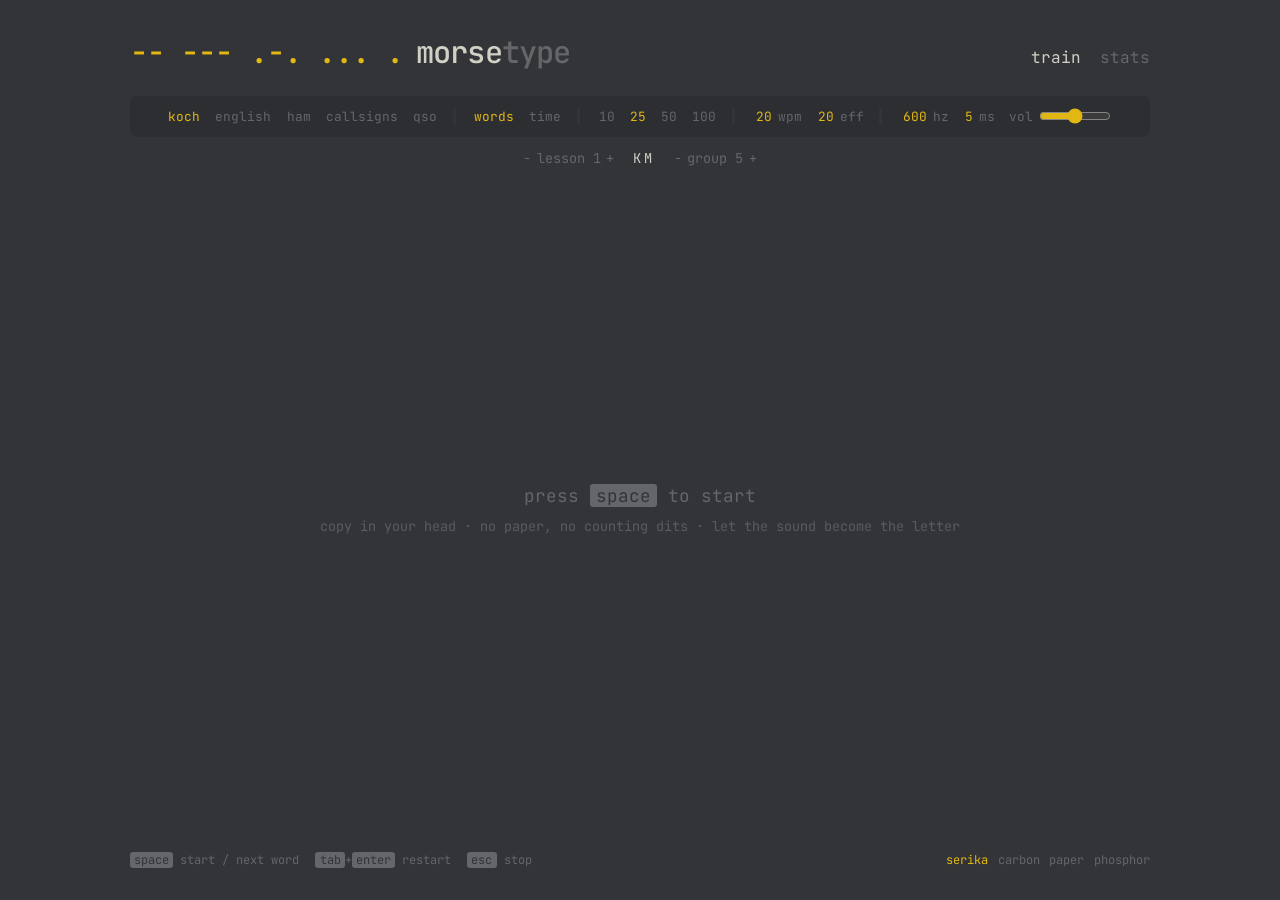
==== morsetype/index.html @ 7df41b99 "Add morsetype first version" ====
<!doctype html>
<html lang="en">
  <head>
    <meta charset="UTF-8" />
    <meta name="viewport" content="width=device-width, initial-scale=1.0" />
    <title>morsetype</title>
    <link
      rel="icon"
      href="data:image/svg+xml,%3Csvg xmlns='http://www.w3.org/2000/svg' viewBox='0 0 32 32'%3E%3Crect width='32' height='32' rx='6' fill='%23323437'/%3E%3Crect x='5' y='14' width='4' height='4' rx='2' fill='%23e2b714'/%3E%3Crect x='12' y='14' width='15' height='4' rx='2' fill='%23e2b714'/%3E%3C/svg%3E"
    />
    <link rel="preconnect" href="https://fonts.googleapis.com" />
    <link rel="preconnect" href="https://fonts.gstatic.com" crossorigin />
    <link
      href="https://fonts.googleapis.com/css2?family=JetBrains+Mono:wght@400;500;700&display=swap"
      rel="stylesheet"
    />
    <script type="module" crossorigin src="./assets/index-DvNdEbbr.js"></script>
    <link rel="stylesheet" crossorigin href="./assets/index-P79hVXgD.css">
  </head>
  <body>
    <div id="root"></div>
  </body>
</html>
---- morsetype/assets/index-P79hVXgD.css ----
:root,:root[data-theme=serika]{--bg:#323437;--bg-sub:#2c2e31;--main:#e2b714;--caret:#e2b714;--sub:#646669;--text:#d1d0c5;--error:#ca4754;--error-extra:#7e2a33;--lightningcss-light: ;--lightningcss-dark:initial;color-scheme:dark}:root[data-theme=carbon]{--bg:#313131;--bg-sub:#2b2b2b;--main:#f66e0d;--caret:#f66e0d;--sub:#616161;--text:#f5e6c8;--error:#e72d2d;--error-extra:#7e2a33;--lightningcss-light: ;--lightningcss-dark:initial;color-scheme:dark}:root[data-theme=paper]{--bg:#eee;--bg-sub:#ddd;--main:#444;--caret:#444;--sub:#b2b2b2;--text:#444;--error:#d70000;--error-extra:#d7000080;--lightningcss-light:initial;--lightningcss-dark: ;color-scheme:light}:root[data-theme=phosphor]{--bg:#0b0f0a;--bg-sub:#121a11;--main:#ffb000;--caret:#ffb000;--sub:#4d5a3a;--text:#9fe870;--error:#ff5f4a;--error-extra:#8a3226;--lightningcss-light: ;--lightningcss-dark:initial;color-scheme:dark}*,:before,:after{box-sizing:border-box}html,body{height:100%;margin:0}body{background:var(--bg);color:var(--text);font-family:JetBrains Mono,Roboto Mono,ui-monospace,monospace;transition:background .2s,color .2s}button{font:inherit;color:inherit;cursor:pointer;background:0 0;border:none;padding:0}button:focus-visible,input:focus-visible{outline:2px solid var(--main);outline-offset:2px;border-radius:4px}#root{min-height:100%;display:flex}.app{flex:1;grid-template-rows:auto auto 1fr auto;gap:1.5rem;width:100%;max-width:1100px;margin:0 auto;padding:2rem clamp(1rem,4vw,2.5rem);display:grid}.header{justify-content:space-between;align-items:baseline;gap:1rem;display:flex}.logo{letter-spacing:-.03em;color:var(--text);-webkit-user-select:none;user-select:none;font-size:1.9rem;font-weight:500}.logo .glyph{color:var(--main);margin-right:.8rem}.logo .dim{color:var(--sub)}.nav{color:var(--sub);gap:1.2rem;display:flex}.nav button:hover,.nav button.active{color:var(--text)}.config{background:var(--bg-sub);color:var(--sub);border-radius:8px;flex-wrap:wrap;justify-content:center;justify-self:center;align-items:center;gap:.25rem 0;padding:.45rem .6rem;font-size:.8rem;transition:opacity .3s;display:flex}.config.dimmed{opacity:.25}.config.dimmed:hover{opacity:1}.group{align-items:center;gap:.15rem;display:flex}.group+.group:before{content:"";background:var(--bg);border-radius:2px;width:3px;height:1.1rem;margin:0 .6rem}.opt{border-radius:4px;padding:.2rem .4rem;transition:color .15s}.opt:hover{color:var(--text)}.opt.active{color:var(--main)}.field{align-items:center;gap:.25rem;padding:.2rem .35rem;display:inline-flex}.field input[type=number]{font:inherit;color:var(--main);text-align:right;appearance:textfield;background:0 0;border:none}.field input[type=number]::-webkit-inner-spin-button{-webkit-appearance:none;margin:0}.field input[type=number]::-webkit-outer-spin-button{-webkit-appearance:none;margin:0}.field input[type=range]{width:4.5rem;accent-color:var(--main)}.koch{color:var(--sub);justify-content:center;align-items:center;gap:.8rem;margin-top:.75rem;font-size:.85rem;display:flex}.koch .chars{letter-spacing:.25em;color:var(--text)}.koch .chars .new{color:var(--main)}.koch .step{padding:0 .35rem}.koch .step:hover{color:var(--text)}.stage{flex-direction:column;justify-content:center;align-self:center;width:100%;min-height:12rem;display:flex}.meta{height:2rem;color:var(--main);align-items:center;gap:.75rem;font-size:1.5rem;display:flex}.pulse{background:var(--main);opacity:.15;border-radius:50%;width:.5rem;height:.5rem;transition:opacity .12s}.pulse.on{opacity:.9}.words{--line:2.6rem;height:calc(var(--line) * 3);font-size:1.6rem;line-height:var(--line);position:relative;overflow:hidden}.words-inner{flex-wrap:wrap;align-content:flex-start;column-gap:.6em;transition:transform .15s ease-out;display:flex}.word{white-space:nowrap;color:var(--sub);position:relative}.word.pending-grade{color:var(--text);opacity:.75}.word .ok{color:var(--text)}.word .sub{color:var(--error)}.word .miss{color:var(--sub);text-decoration:underline;-webkit-text-decoration-color:var(--error);text-decoration-color:var(--error);text-underline-offset:.2em}.word.missed .miss{text-decoration:none}.word .extra{color:var(--error-extra)}.word.wrong{text-decoration:underline;-webkit-text-decoration-color:var(--error);text-decoration-color:var(--error);text-underline-offset:.3em;text-decoration-thickness:2px}.word.wrong:before{content:attr(data-sent);color:var(--sub);font-size:.5em;line-height:1;position:absolute;top:-1.05em;left:0}.word.current{color:var(--text)}.caret{vertical-align:middle;background:var(--caret);width:2px;height:1.6rem;margin-left:1px;animation:1s step-end infinite blink;display:inline-block}.typing .caret{animation:none}@keyframes blink{50%{opacity:0}}.prompt{text-align:center;color:var(--sub);font-size:1.1rem;line-height:2}.prompt kbd,.footer kbd{font:inherit;color:var(--bg);background:var(--sub);border-radius:3px;padding:0 .35em}.prompt .tip{opacity:.8;font-size:.85rem}.results{grid-template-columns:auto 1fr;align-items:start;gap:2rem 3rem;display:grid}.big .label{color:var(--sub);font-size:1.6rem;line-height:1}.big .value{color:var(--main);font-size:4rem;line-height:1.1}.small-stats{flex-wrap:wrap;gap:1.5rem 2.5rem;display:flex}.small-stats .label{color:var(--sub);font-size:.9rem}.small-stats .value{color:var(--main);font-size:1.8rem}.review{grid-column:1/-1;font-size:1.1rem}.review .words{--line:2.1rem;height:auto;max-height:12rem;padding-top:.6rem;font-size:1.1rem;overflow-y:auto}.actions{color:var(--sub);grid-column:1/-1;gap:1.5rem;display:flex}.actions button:hover{color:var(--text)}.actions .advance{color:var(--main)}.stats-view{flex-direction:column;gap:2rem;display:flex}.char-grid{grid-template-columns:repeat(auto-fill,minmax(4.2rem,1fr));gap:.5rem;display:grid}.char-cell{background:var(--bg-sub);text-align:center;border-radius:6px;padding:.5rem}.char-cell .c{font-size:1.4rem}.char-cell .acc{color:var(--sub);font-size:.75rem}.char-cell .bar{background:var(--bg);border-radius:2px;height:3px;margin-top:.3rem;overflow:hidden}.char-cell .bar>div{background:var(--main);height:100%}.char-cell.unseen .c{color:var(--sub)}.char-cell.weak .c{color:var(--error)}.history{border-collapse:collapse;width:100%;font-size:.85rem}.history th{text-align:left;color:var(--sub);padding:.3rem .5rem;font-weight:400}.history td{padding:.3rem .5rem}.history tr:nth-child(2n) td{background:var(--bg-sub)}.section-title{color:var(--sub);margin:0 0 .75rem;font-size:1rem;font-weight:400}.empty{color:var(--sub)}.footer{color:var(--sub);flex-wrap:wrap;justify-content:space-between;gap:.75rem;font-size:.75rem;display:flex}.footer .hints{flex-wrap:wrap;gap:1rem;display:flex}.footer .themes{gap:.6rem;display:flex}.footer .themes button:hover,.footer .themes button.active{color:var(--main)}@media (width<=640px){.results{grid-template-columns:1fr}.words{font-size:1.25rem}}
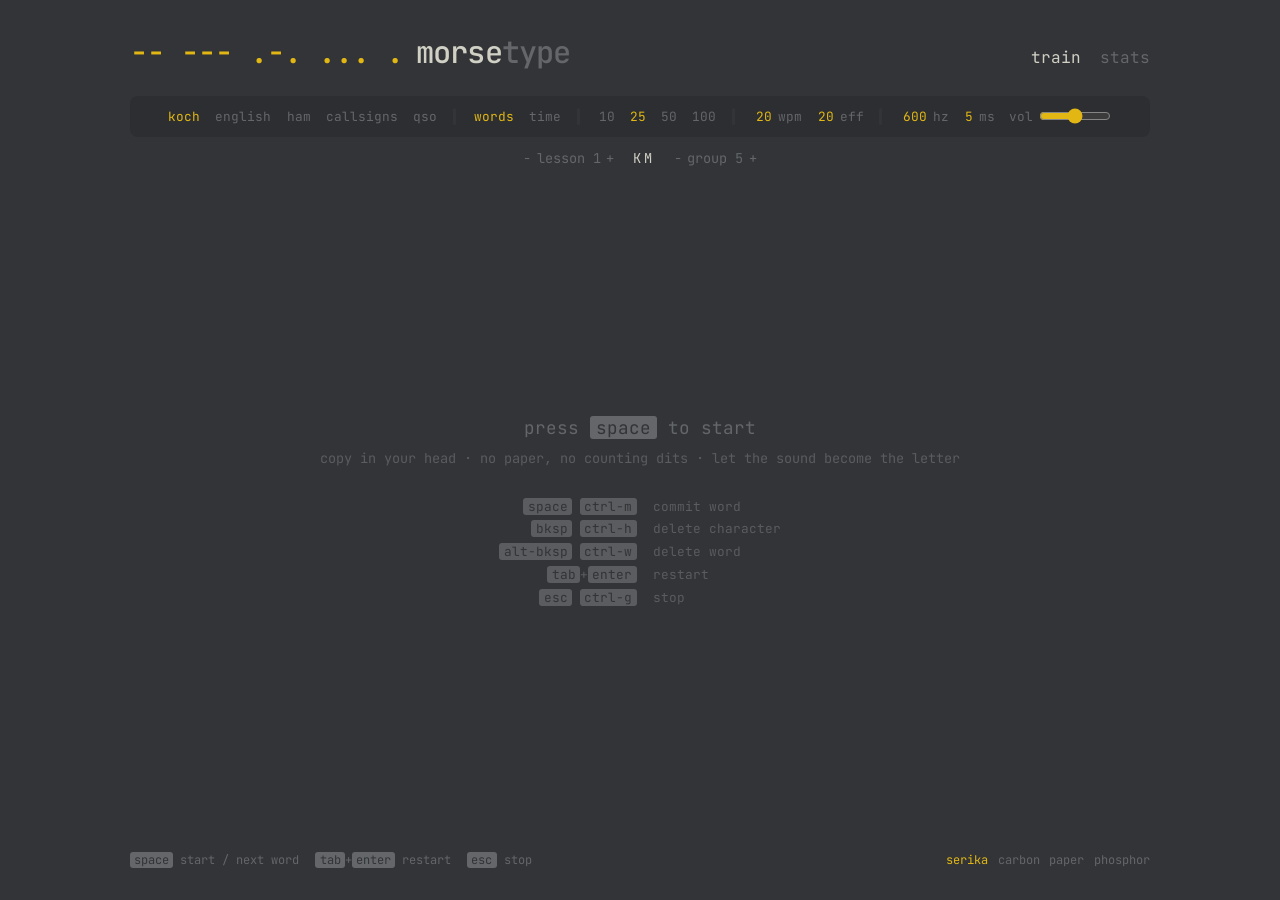
==== commit 304ed886: "Update morsetype" ====
--- a/morsetype/index.html
+++ b/morsetype/index.html
@@ -14,8 +14,8 @@
       href="https://fonts.googleapis.com/css2?family=JetBrains+Mono:wght@400;500;700&display=swap"
       rel="stylesheet"
     />
-    <script type="module" crossorigin src="./assets/index-DvNdEbbr.js"></script>
-    <link rel="stylesheet" crossorigin href="./assets/index-P79hVXgD.css">
+    <script type="module" crossorigin src="./assets/index-6QhXFLDw.js"></script>
+    <link rel="stylesheet" crossorigin href="./assets/index-YqJCIwNE.css">
   </head>
   <body>
     <div id="root"></div>
--- a/morsetype/assets/index-YqJCIwNE.css
+++ b/morsetype/assets/index-YqJCIwNE.css
@@ -0,0 +1 @@
+:root,:root[data-theme=serika]{--bg:#323437;--bg-sub:#2c2e31;--main:#e2b714;--caret:#e2b714;--sub:#646669;--text:#d1d0c5;--error:#ca4754;--error-extra:#7e2a33;--lightningcss-light: ;--lightningcss-dark:initial;color-scheme:dark}:root[data-theme=carbon]{--bg:#313131;--bg-sub:#2b2b2b;--main:#f66e0d;--caret:#f66e0d;--sub:#616161;--text:#f5e6c8;--error:#e72d2d;--error-extra:#7e2a33;--lightningcss-light: ;--lightningcss-dark:initial;color-scheme:dark}:root[data-theme=paper]{--bg:#eee;--bg-sub:#ddd;--main:#444;--caret:#444;--sub:#b2b2b2;--text:#444;--error:#d70000;--error-extra:#d7000080;--lightningcss-light:initial;--lightningcss-dark: ;color-scheme:light}:root[data-theme=phosphor]{--bg:#0b0f0a;--bg-sub:#121a11;--main:#ffb000;--caret:#ffb000;--sub:#4d5a3a;--text:#9fe870;--error:#ff5f4a;--error-extra:#8a3226;--lightningcss-light: ;--lightningcss-dark:initial;color-scheme:dark}*,:before,:after{box-sizing:border-box}html,body{height:100%;margin:0}body{background:var(--bg);color:var(--text);font-family:JetBrains Mono,Roboto Mono,ui-monospace,monospace;transition:background .2s,color .2s}button{font:inherit;color:inherit;cursor:pointer;background:0 0;border:none;padding:0}button:focus-visible,input:focus-visible{outline:2px solid var(--main);outline-offset:2px;border-radius:4px}#root{min-height:100%;display:flex}.app{flex:1;grid-template-rows:auto auto 1fr auto;gap:1.5rem;width:100%;max-width:1100px;margin:0 auto;padding:2rem clamp(1rem,4vw,2.5rem);display:grid}.header{justify-content:space-between;align-items:baseline;gap:1rem;display:flex}.logo{letter-spacing:-.03em;color:var(--text);-webkit-user-select:none;user-select:none;font-size:1.9rem;font-weight:500}.logo .glyph{color:var(--main);margin-right:.8rem}.logo .dim{color:var(--sub)}.nav{color:var(--sub);gap:1.2rem;display:flex}.nav button:hover,.nav button.active{color:var(--text)}.config{background:var(--bg-sub);color:var(--sub);border-radius:8px;flex-wrap:wrap;justify-content:center;justify-self:center;align-items:center;gap:.25rem 0;padding:.45rem .6rem;font-size:.8rem;transition:opacity .3s;display:flex}.config.dimmed{opacity:.25}.config.dimmed:hover{opacity:1}.group{align-items:center;gap:.15rem;display:flex}.group+.group:before{content:"";background:var(--bg);border-radius:2px;width:3px;height:1.1rem;margin:0 .6rem}.opt{border-radius:4px;padding:.2rem .4rem;transition:color .15s}.opt:hover{color:var(--text)}.opt.active{color:var(--main)}.field{align-items:center;gap:.25rem;padding:.2rem .35rem;display:inline-flex}.field input[type=number]{font:inherit;color:var(--main);text-align:right;appearance:textfield;background:0 0;border:none}.field input[type=number]::-webkit-inner-spin-button{-webkit-appearance:none;margin:0}.field input[type=number]::-webkit-outer-spin-button{-webkit-appearance:none;margin:0}.field input[type=range]{width:4.5rem;accent-color:var(--main)}.koch{color:var(--sub);justify-content:center;align-items:center;gap:.8rem;margin-top:.75rem;font-size:.85rem;display:flex}.koch .chars{letter-spacing:.25em;color:var(--text)}.koch .chars .new{color:var(--main)}.koch .step{padding:0 .35rem}.koch .step:hover{color:var(--text)}.stage{flex-direction:column;justify-content:center;align-self:center;width:100%;min-height:12rem;display:flex;position:relative}.meta{height:2rem;color:var(--main);align-items:center;gap:.75rem;font-size:1.5rem;display:flex}.pulse{background:var(--main);opacity:.15;border-radius:50%;width:.5rem;height:.5rem;transition:opacity .12s}.pulse.on{opacity:.9}.words{--line:2.6rem;height:calc(var(--line) * 3);font-size:1.6rem;line-height:var(--line);position:relative;overflow:hidden}.words-inner{flex-wrap:wrap;align-content:flex-start;column-gap:.6em;transition:transform .15s ease-out;display:flex}.word{white-space:nowrap;color:var(--sub);position:relative}.word.pending-grade{color:var(--text);opacity:.75}.word .ok{color:var(--text)}.word .sub{color:var(--error)}.word .miss{color:var(--sub);text-decoration:underline;-webkit-text-decoration-color:var(--error);text-decoration-color:var(--error);text-underline-offset:.2em}.word.missed .miss{text-decoration:none}.word .extra{color:var(--error-extra)}.word.wrong{text-decoration:underline;-webkit-text-decoration-color:var(--error);text-decoration-color:var(--error);text-underline-offset:.3em;text-decoration-thickness:2px}.word.wrong:before{content:attr(data-sent);color:var(--sub);font-size:.5em;line-height:1;position:absolute;top:-1.05em;left:0}.word.current{color:var(--text)}.caret{vertical-align:middle;background:var(--caret);width:2px;height:1.6rem;margin-left:1px;animation:1s step-end infinite blink;display:inline-block}.typing .caret{animation:none}@keyframes blink{50%{opacity:0}}.copy-input{opacity:0;pointer-events:none;border:0;width:1px;height:1px;padding:0;position:absolute;top:0;left:0}.prompt{text-align:center;color:var(--sub);font-size:1.1rem;line-height:2}.prompt kbd,.footer kbd{font:inherit;color:var(--bg);background:var(--sub);border-radius:3px;padding:0 .35em}.prompt .tip{opacity:.8;font-size:.85rem}.prompt .keys{opacity:.8;grid-template-columns:auto auto;justify-content:center;gap:.15rem 1rem;margin:1.5rem 0 0;font-size:.8rem;line-height:1.6;display:grid}.prompt .keys dt{text-align:right}.prompt .keys dd{text-align:left;margin:0}.results{grid-template-columns:auto 1fr;align-items:start;gap:2rem 3rem;display:grid}.big .label{color:var(--sub);font-size:1.6rem;line-height:1}.big .value{color:var(--main);font-size:4rem;line-height:1.1}.small-stats{flex-wrap:wrap;gap:1.5rem 2.5rem;display:flex}.small-stats .label{color:var(--sub);font-size:.9rem}.small-stats .value{color:var(--main);font-size:1.8rem}.review{grid-column:1/-1;font-size:1.1rem}.review .words{--line:2.1rem;height:auto;max-height:12rem;padding-top:.6rem;font-size:1.1rem;overflow-y:auto}.actions{color:var(--sub);grid-column:1/-1;gap:1.5rem;display:flex}.actions button:hover{color:var(--text)}.actions .advance{color:var(--main)}.stats-view{flex-direction:column;gap:2rem;display:flex}.char-grid{grid-template-columns:repeat(auto-fill,minmax(4.2rem,1fr));gap:.5rem;display:grid}.char-cell{background:var(--bg-sub);text-align:center;border-radius:6px;padding:.5rem}.char-cell .c{font-size:1.4rem}.char-cell .acc{color:var(--sub);font-size:.75rem}.char-cell .bar{background:var(--bg);border-radius:2px;height:3px;margin-top:.3rem;overflow:hidden}.char-cell .bar>div{background:var(--main);height:100%}.char-cell.unseen .c{color:var(--sub)}.char-cell.weak .c{color:var(--error)}.history{border-collapse:collapse;width:100%;font-size:.85rem}.history th{text-align:left;color:var(--sub);padding:.3rem .5rem;font-weight:400}.history td{padding:.3rem .5rem}.history tr:nth-child(2n) td{background:var(--bg-sub)}.section-title{color:var(--sub);margin:0 0 .75rem;font-size:1rem;font-weight:400}.empty{color:var(--sub)}.footer{color:var(--sub);flex-wrap:wrap;justify-content:space-between;gap:.75rem;font-size:.75rem;display:flex}.footer .hints{flex-wrap:wrap;gap:1rem;display:flex}.footer .themes{gap:.6rem;display:flex}.footer .themes button:hover,.footer .themes button.active{color:var(--main)}@media (width<=640px){.results{grid-template-columns:1fr}.words{font-size:1.25rem}}
